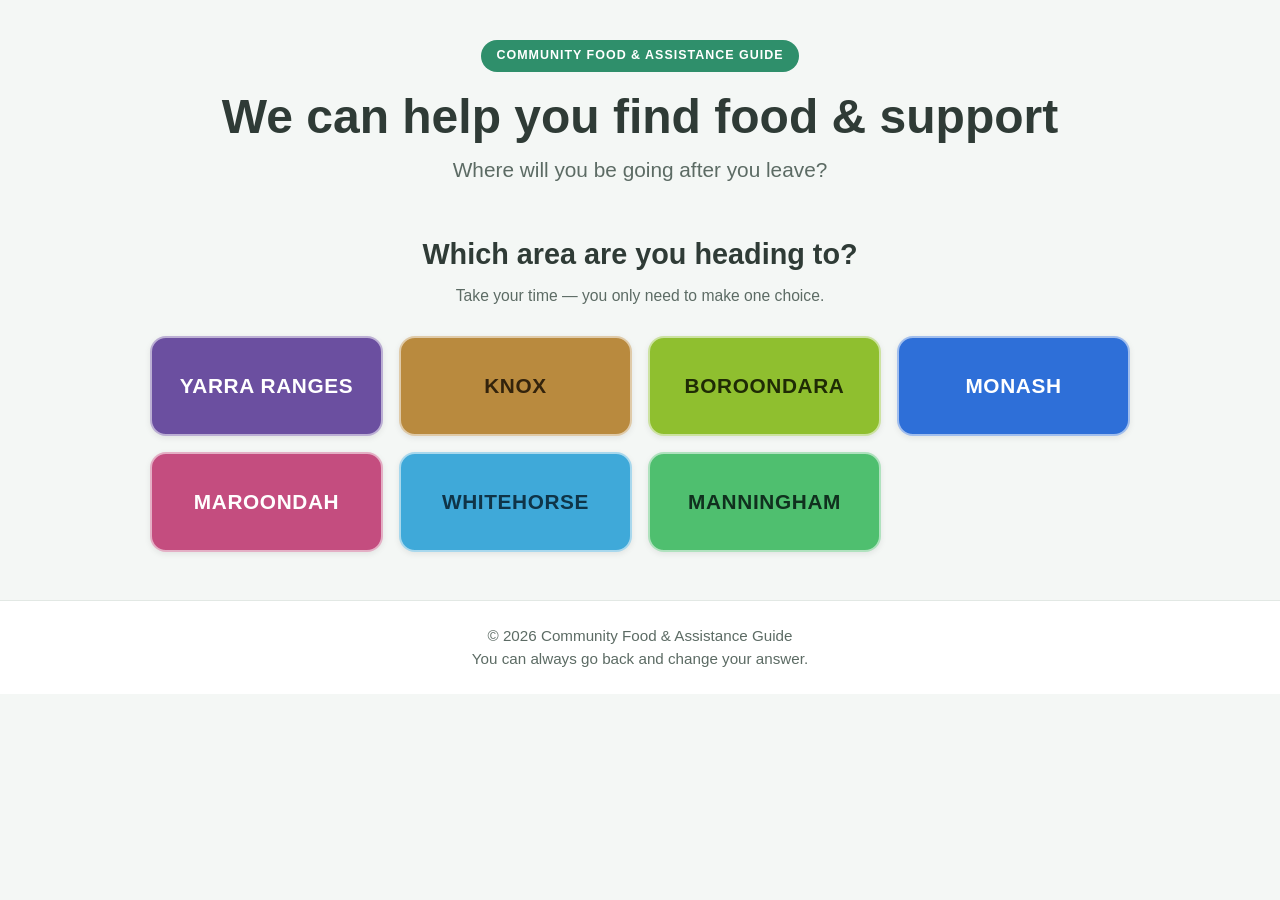
==== index.html @ ea3ab8b5 "Build data-driven Community Food & Assistance Guide site - Convert site to a single-page app with ha" ====
<!DOCTYPE html>
<html lang="en">
<head>
  <meta charset="UTF-8" />
  <meta name="viewport" content="width=device-width, initial-scale=1.0" />
  <meta name="description" content="A simple guide that helps you find food and support services in Melbourne's east, one choice at a time." />
  <title>Community Food &amp; Assistance Guide</title>
  <link rel="stylesheet" href="css/styles.css" />
</head>
<body>
  <!-- All views (choose area → choose category → services) are rendered here. -->
  <div id="app"></div>

  <script src="js/data.js"></script>
  <script src="js/app.js"></script>
</body>
</html>
---- css/styles.css ----
/* =========================================================
   Community Food & Assistance Guide
   Mobile-first. Calm, simple — one choice per page.
   ========================================================= */

/* ===== Base / Reset ===== */
* {
  margin: 0;
  padding: 0;
  box-sizing: border-box;
}

:root {
  /* Calm neutrals */
  --bg: #f4f7f5;
  --surface: #ffffff;
  --text: #2f3b36;
  --text-soft: #5c6b64;
  --border: #e2e8e4;
  --accent: #2f8f6b;

  /* Area colours (match the choice buttons) */
  --c-yarra: #6b4fa0;      /* purple */
  --c-knox: #b98a3e;       /* tan */
  --c-boroondara: #8fbf2f; /* yellow-green */
  --c-monash: #2e6fd8;     /* blue */
  --c-maroondah: #c44d7f;  /* pink */
  --c-whitehorse: #3fa9d9; /* light blue */
  --c-manningham: #4fbf6f; /* green */

  --radius: 16px;
}

html {
  -webkit-text-size-adjust: 100%;
}

body {
  font-family: -apple-system, BlinkMacSystemFont, "Segoe UI", Roboto, Arial, sans-serif;
  line-height: 1.5;
  color: var(--text);
  background-color: var(--bg);
  min-height: 100vh;
  display: flex;
  flex-direction: column;
}

main {
  flex: 1;
}

.container {
  width: 92%;
  max-width: 980px;
  margin: 0 auto;
}

/* ===== Header (home) ===== */
.site-header {
  text-align: center;
  padding: 2.5rem 0 1.75rem;
}

.site-kicker {
  display: inline-block;
  background: var(--accent);
  color: #fff;
  font-weight: 700;
  font-size: 0.78rem;
  letter-spacing: 0.08em;
  text-transform: uppercase;
  padding: 0.4rem 1rem;
  border-radius: 999px;
  margin-bottom: 1.1rem;
}

.site-title {
  font-size: clamp(1.9rem, 6vw, 3rem);
  line-height: 1.15;
  margin-bottom: 0.6rem;
}

.site-subtitle {
  font-size: clamp(1.05rem, 3vw, 1.3rem);
  color: var(--text-soft);
}

/* ===== Home: the one choice ===== */
.choice {
  padding: 1.25rem 0 3rem;
}

.choice-question {
  font-size: clamp(1.35rem, 4.5vw, 1.8rem);
  text-align: center;
  margin-bottom: 0.5rem;
}

.choice-hint {
  text-align: center;
  color: var(--text-soft);
  font-size: 0.98rem;
  margin-bottom: 1.75rem;
}

.area-grid {
  display: grid;
  grid-template-columns: 1fr;
  gap: 1rem;
}

@media (min-width: 480px) {
  .area-grid {
    grid-template-columns: repeat(2, 1fr);
  }
}

@media (min-width: 900px) {
  /* 4 across the top + 3 across the bottom, like the design */
  .area-grid {
    grid-template-columns: repeat(4, 1fr);
  }
}

.area-card {
  display: flex;
  align-items: center;
  justify-content: center;
  text-align: center;
  min-height: 100px;
  padding: 1.25rem 0.75rem;
  border-radius: var(--radius);
  text-decoration: none;
  font-weight: 800;
  font-size: clamp(1.05rem, 4vw, 1.3rem);
  letter-spacing: 0.03em;
  text-transform: uppercase;
  border: 2px solid rgba(255, 255, 255, 0.55);
  box-shadow: 0 2px 6px rgba(0, 0, 0, 0.08);
  transition: transform 0.12s ease, box-shadow 0.12s ease;
  touch-action: manipulation;
  -webkit-tap-highlight-color: transparent;
}

.area-card:hover {
  transform: translateY(-2px);
  box-shadow: 0 6px 14px rgba(0, 0, 0, 0.14);
}

.area-card:active {
  transform: translateY(0) scale(0.97);
}

.area-card:focus-visible {
  outline: 4px solid var(--accent);
  outline-offset: 3px;
}

/* Area colours */
.area-yarra { background-color: var(--c-yarra); color: #fff; }
.area-knox { background-color: var(--c-knox); color: #33230c; }
.area-boroondara { background-color: var(--c-boroondara); color: #1f2b05; }
.area-monash { background-color: var(--c-monash); color: #fff; }
.area-maroondah { background-color: var(--c-maroondah); color: #fff; }
.area-whitehorse { background-color: var(--c-whitehorse); color: #0f3447; }
.area-manningham { background-color: var(--c-manningham); color: #10301e; }

/* ===== Step pages (decision tree) ===== */
.back-link {
  position: sticky;
  top: 0;
  z-index: 10;
  display: block;
  width: 100%;
  background: var(--surface);
  color: var(--text);
  font-weight: 700;
  font-size: 1.1rem;
  text-decoration: none;
  padding: 1rem 4%;
  border-bottom: 1px solid var(--border);
  -webkit-tap-highlight-color: transparent;
}

.back-link:hover,
.back-link:focus-visible {
  background: #f0f5f2;
}

.step-hero {
  text-align: center;
  padding: 2.5rem 0 1.5rem;
}

.step-kicker {
  color: var(--text-soft);
  font-size: 1.05rem;
  margin-bottom: 0.3rem;
}

.step-title {
  font-size: clamp(2rem, 7vw, 3rem);
  text-transform: uppercase;
  font-weight: 800;
  letter-spacing: 0.02em;
}

.step-options {
  padding-bottom: 3rem;
}

/* Step title colours (also used to accent the choice buttons) */
.text-yarra { color: var(--c-yarra); --choice-color: var(--c-yarra); }
.text-knox { color: var(--c-knox); --choice-color: var(--c-knox); }
.text-boroondara { color: var(--c-boroondara); --choice-color: var(--c-boroondara); }
.text-monash { color: var(--c-monash); --choice-color: var(--c-monash); }
.text-maroondah { color: var(--c-maroondah); --choice-color: var(--c-maroondah); }
.text-whitehorse { color: var(--c-whitehorse); --choice-color: var(--c-whitehorse); }
.text-manningham { color: var(--c-manningham); --choice-color: var(--c-manningham); }

/* Step: question on a step page */
.step-question {
  text-align: left;
  margin: 0 0 1rem;
  font-size: clamp(1.2rem, 4vw, 1.5rem);
}

.step-area-note {
  margin-top: 0.4rem;
  color: var(--text-soft);
  font-size: 1.05rem;
}

/* Step: the next choice buttons (e.g. the 14 categories on each area page) */
.step-choice-grid {
  display: grid;
  grid-template-columns: 1fr;
  gap: 0.85rem;
}

@media (min-width: 480px) {
  .step-choice-grid {
    grid-template-columns: repeat(2, 1fr);
  }
}

.step-choice {
  display: flex;
  align-items: center;
  text-align: left;
  min-height: 64px;
  padding: 0.9rem 1.1rem;
  border-radius: 12px;
  background: var(--surface);
  color: var(--text);
  text-decoration: none;
  font-weight: 700;
  font-size: 1.05rem;
  line-height: 1.3;
  border: 1px solid var(--border);
  border-left: 6px solid var(--choice-color, var(--accent));
  box-shadow: 0 1px 3px rgba(0, 0, 0, 0.06);
  transition: transform 0.12s ease, box-shadow 0.12s ease;
  touch-action: manipulation;
  -webkit-tap-highlight-color: transparent;
}

.step-choice:hover {
  transform: translateY(-1px);
  box-shadow: 0 4px 10px rgba(0, 0, 0, 0.12);
}

.step-choice:active {
  transform: scale(0.98);
}

.step-choice:focus-visible {
  outline: 4px solid var(--accent);
  outline-offset: 2px;
}

/* Placeholder note — replace with real options for each area */
.placeholder-note {
  text-align: center;
  background: var(--surface);
  border: 2px dashed #c6d3cd;
  border-radius: var(--radius);
  padding: 2.5rem 1.5rem;
  color: var(--text-soft);
  font-size: 1.1rem;
}

.placeholder-note p + p {
  margin-top: 0.4rem;
}

/* ===== Step: provider / service cards (Level 3) ===== */
.provider-grid {
  display: grid;
  grid-template-columns: 1fr;
  gap: 1rem;
}

@media (min-width: 640px) {
  .provider-grid {
    grid-template-columns: repeat(2, 1fr);
    align-items: start;
  }
}

.provider-card {
  background: var(--surface);
  border: 1px solid var(--border);
  border-left: 6px solid var(--choice-color, var(--accent));
  border-radius: 14px;
  padding: 1.15rem 1.2rem 1.2rem;
  box-shadow: 0 1px 3px rgba(0, 0, 0, 0.06);
}

.provider-name {
  display: flex;
  flex-wrap: wrap;
  align-items: center;
  gap: 0.5rem;
  font-size: 1.18rem;
  line-height: 1.3;
  margin-bottom: 0.5rem;
}

.provider-desc {
  color: var(--text-soft);
  font-size: 0.98rem;
  margin-bottom: 0.6rem;
}

.provider-list {
  margin: 0 0 0.6rem 1.1rem;
  color: var(--text);
  font-size: 0.97rem;
}

.provider-list li + li {
  margin-top: 0.2rem;
}

.provider-detail {
  display: flex;
  gap: 0.6rem;
  align-items: baseline;
  font-size: 0.95rem;
  line-height: 1.4;
  padding-top: 0.4rem;
  border-top: 1px dashed #e6ece8;
  margin-top: 0.45rem;
}

.provider-detail:first-of-type {
  border-top: none;
}

.provider-detail .detail-label {
  flex: 0 0 auto;
  min-width: 5.6rem;
  font-weight: 700;
  color: var(--text-soft);
  font-size: 0.82rem;
  text-transform: uppercase;
  letter-spacing: 0.03em;
}

.provider-detail a {
  color: var(--accent);
  font-weight: 600;
  text-decoration: none;
  word-break: break-word;
}

.provider-detail a:hover,
.provider-detail a:focus-visible {
  text-decoration: underline;
}

.provider-detail .phone-link {
  color: #1a6d4f;
  font-size: 1.02rem;
  font-weight: 700;
}

.cost-chip {
  display: inline-block;
  background: #e7f4ee;
  color: #1a6d4f;
  font-size: 0.78rem;
  font-weight: 800;
  text-transform: uppercase;
  letter-spacing: 0.04em;
  padding: 0.18rem 0.6rem;
  border-radius: 999px;
  vertical-align: middle;
}

/* Emergency call-out (e.g. family violence "000") */
.provider-card.emergency {
  border-left-color: #c0392b;
  background: #fdf3f2;
}

.provider-card.emergency .provider-name {
  color: #a93226;
}

/* ===== Footer ===== */
.site-footer {
  background: var(--surface);
  border-top: 1px solid var(--border);
  text-align: center;
  padding: 1.5rem 0;
  color: var(--text-soft);
  font-size: 0.95rem;
}
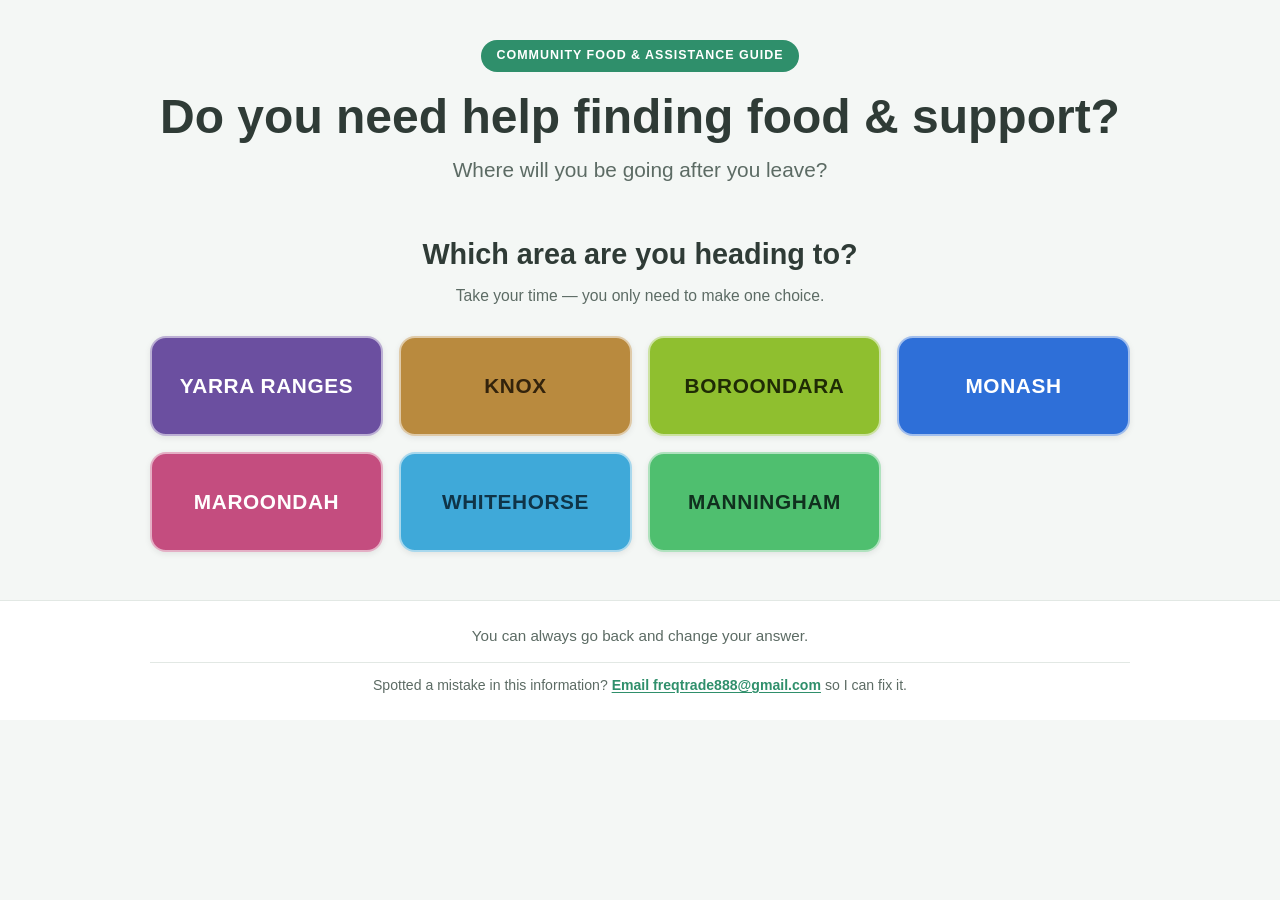
==== commit bc575f8b: "Bump cache-busting asset versions to avoid serving stale content" ====
--- a/index.html
+++ b/index.html
@@ -5,13 +5,13 @@
   <meta name="viewport" content="width=device-width, initial-scale=1.0" />
   <meta name="description" content="A simple guide that helps you find food and support services in Melbourne's east, one choice at a time." />
   <title>Community Food &amp; Assistance Guide</title>
-  <link rel="stylesheet" href="css/styles.css" />
+  <link rel="stylesheet" href="css/styles.css?v=3" />
 </head>
 <body>
   <!-- All views (choose area → choose category → services) are rendered here. -->
   <div id="app"></div>
 
-  <script src="js/data.js"></script>
-  <script src="js/app.js"></script>
+  <script src="js/data.js?v=5"></script>
+  <script src="js/app.js?v=5"></script>
 </body>
 </html>
--- a/css/styles.css
+++ b/css/styles.css
@@ -310,11 +310,11 @@
 
 .provider-card {
   background: var(--surface);
-  border: 1px solid var(--border);
+  border: 1px solid #d3ddd7;
   border-left: 6px solid var(--choice-color, var(--accent));
   border-radius: 14px;
   padding: 1.15rem 1.2rem 1.2rem;
-  box-shadow: 0 1px 3px rgba(0, 0, 0, 0.06);
+  box-shadow: 0 2px 6px rgba(0, 0, 0, 0.08);
 }
 
 .provider-name {
@@ -384,6 +384,12 @@
   color: #1a6d4f;
   font-size: 1.02rem;
   font-weight: 700;
+}
+
+/* Address opens Google Maps — always shown as a link */
+.provider-detail .address-link {
+  text-decoration: underline;
+  text-underline-offset: 2px;
 }
 
 .cost-chip {
@@ -418,3 +424,21 @@
   color: var(--text-soft);
   font-size: 0.95rem;
 }
+
+.site-footer p + p {
+  margin-top: 0.3rem;
+}
+
+.site-footer .footer-note {
+  margin-top: 0.9rem;
+  font-size: 0.88rem;
+  border-top: 1px solid var(--border);
+  padding-top: 0.75rem;
+}
+
+.site-footer a {
+  color: var(--accent);
+  font-weight: 600;
+  text-decoration: underline;
+  text-underline-offset: 2px;
+}
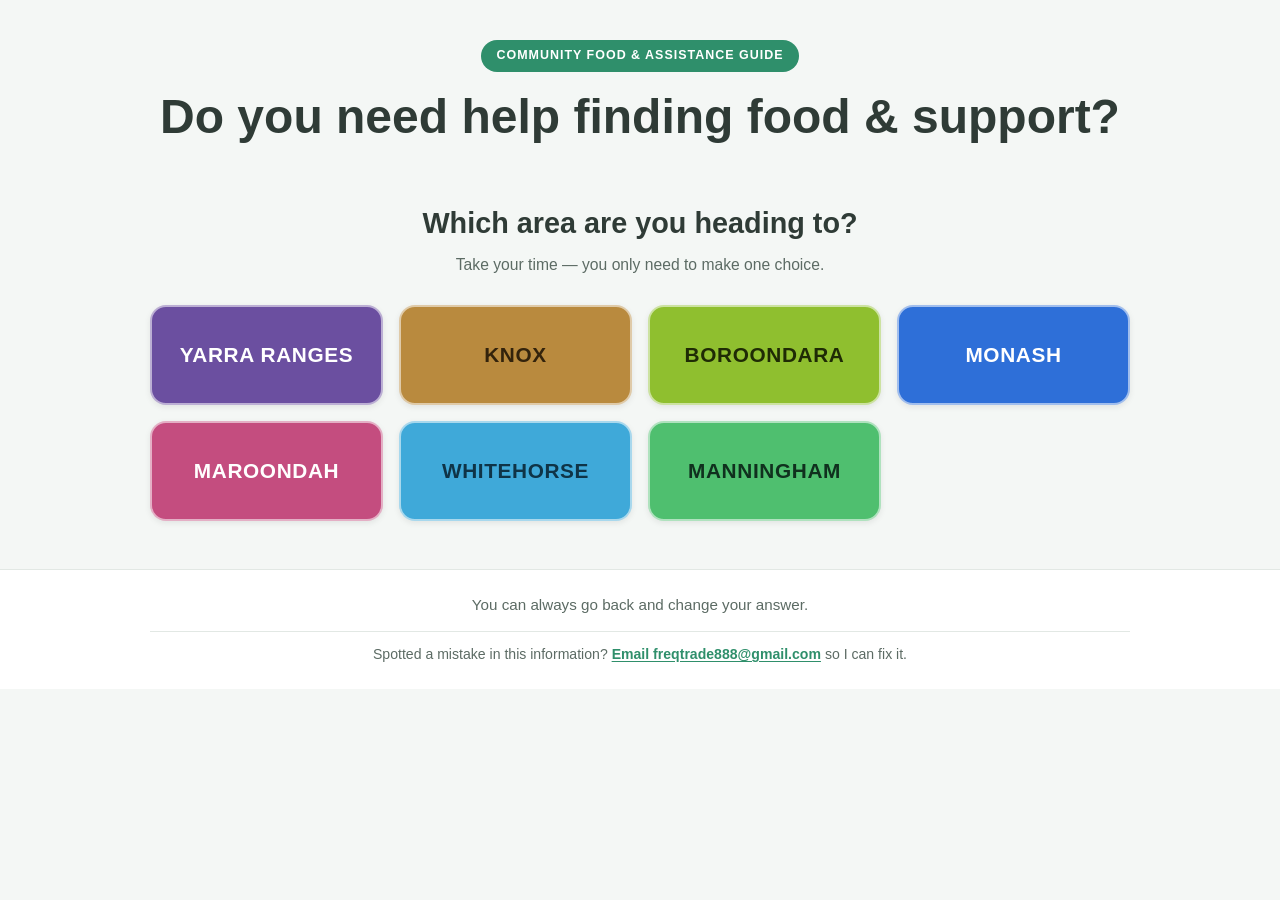
==== commit ff43634e: "Remove home subtitle and bump app.js cache version" ====
--- a/index.html
+++ b/index.html
@@ -12,6 +12,6 @@
   <div id="app"></div>
 
   <script src="js/data.js?v=5"></script>
-  <script src="js/app.js?v=5"></script>
+  <script src="js/app.js?v=6"></script>
 </body>
 </html>
